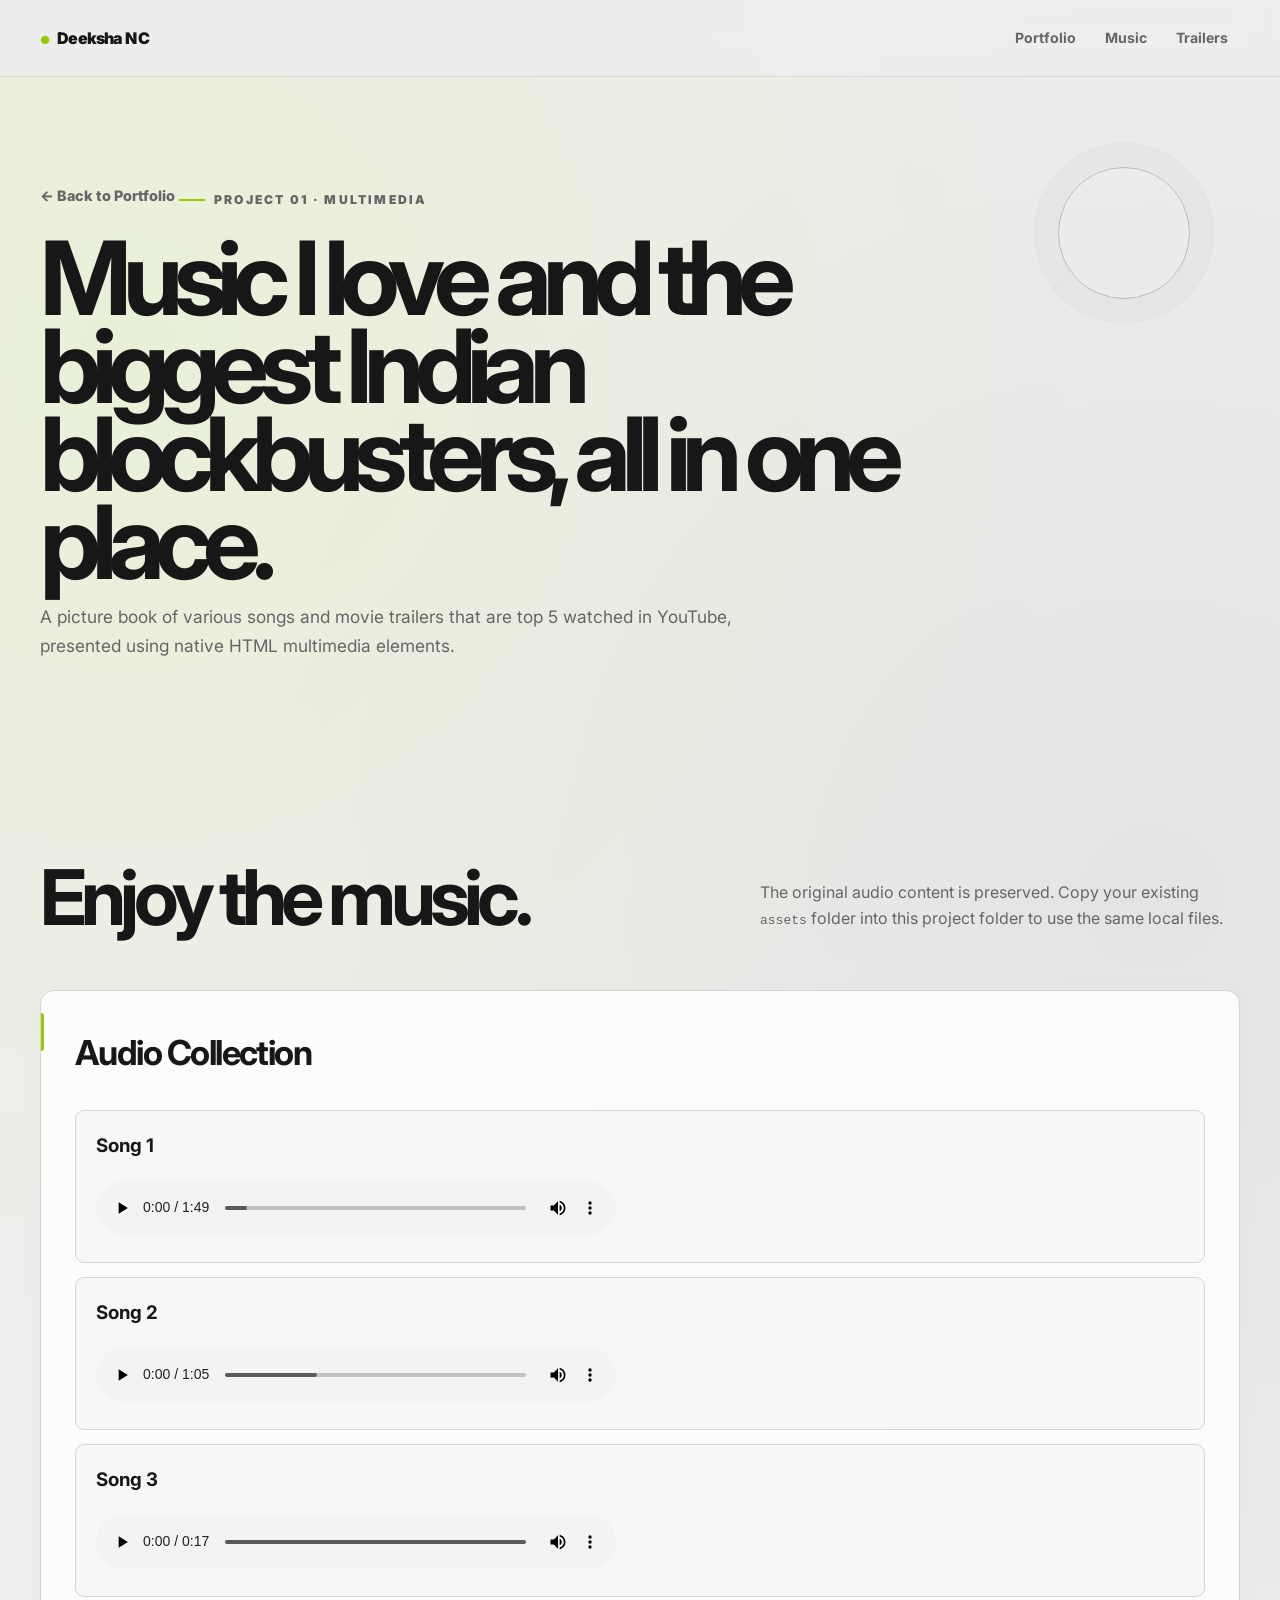
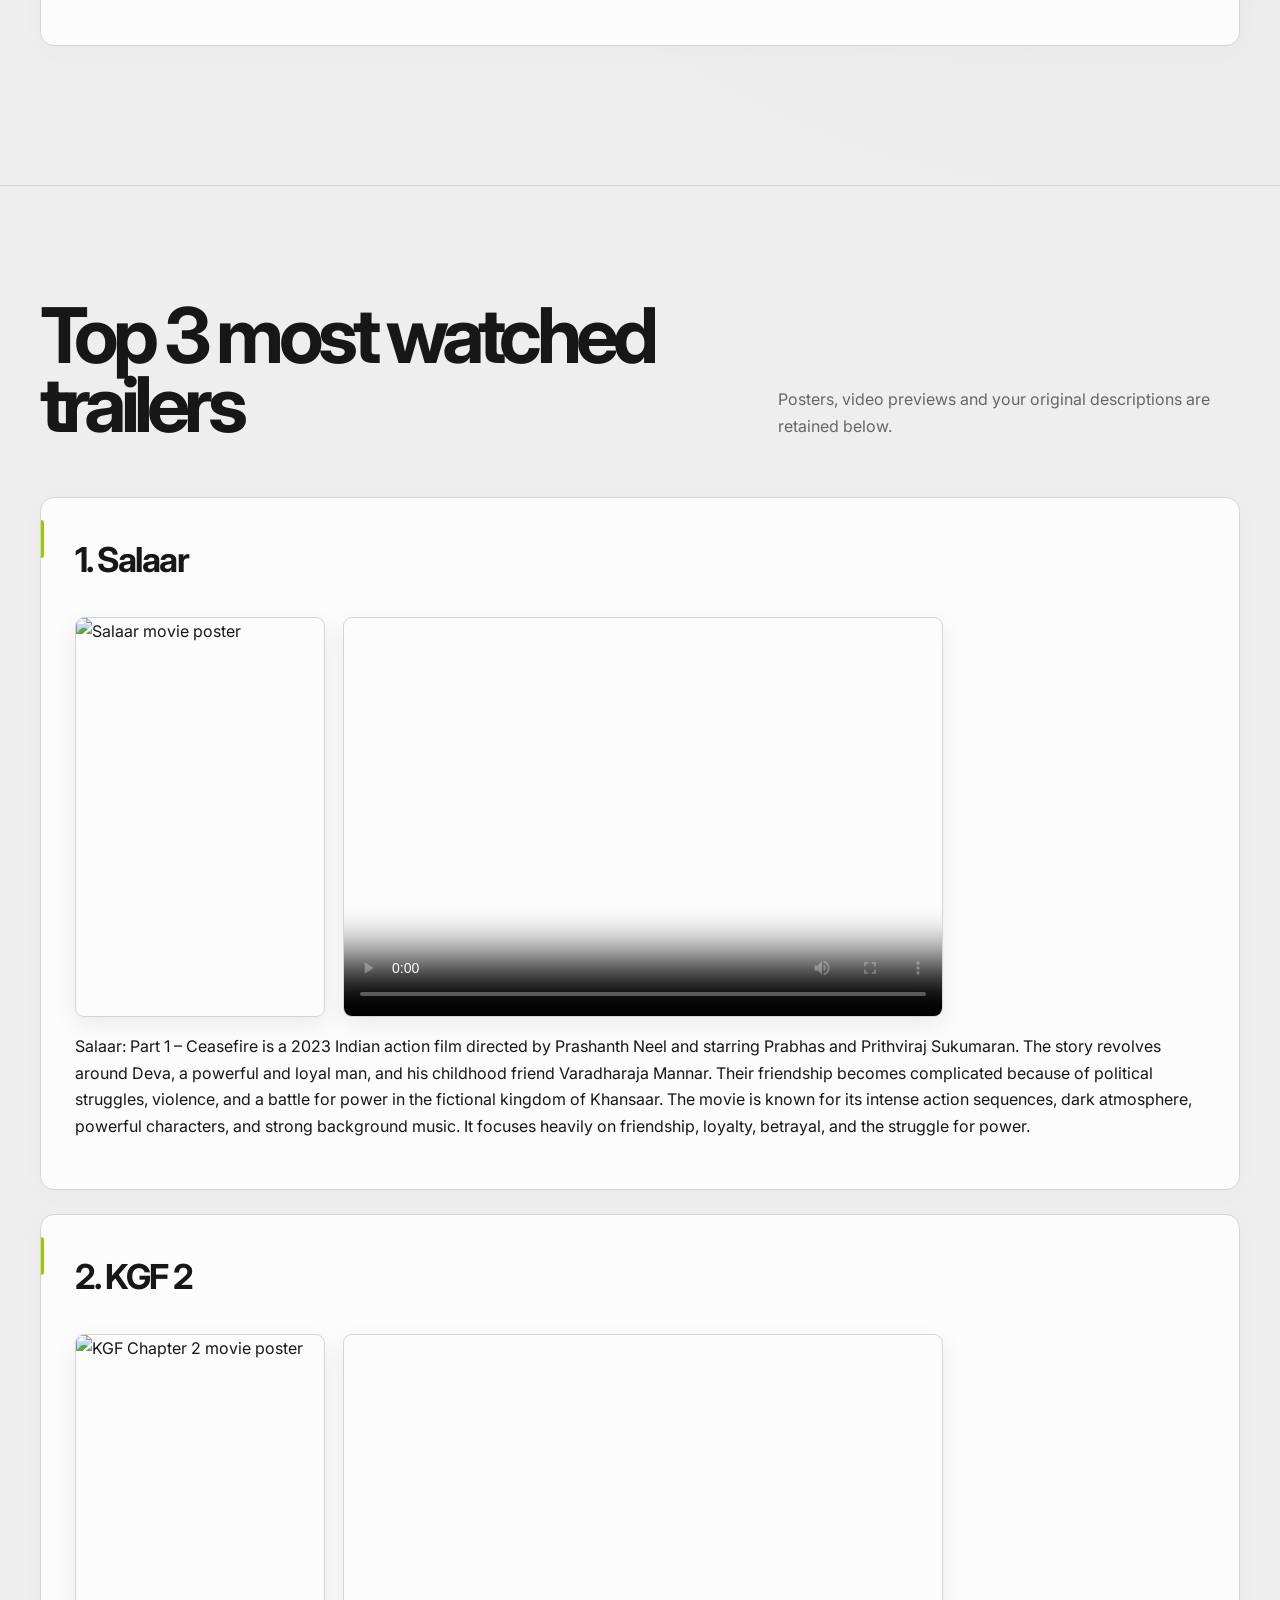
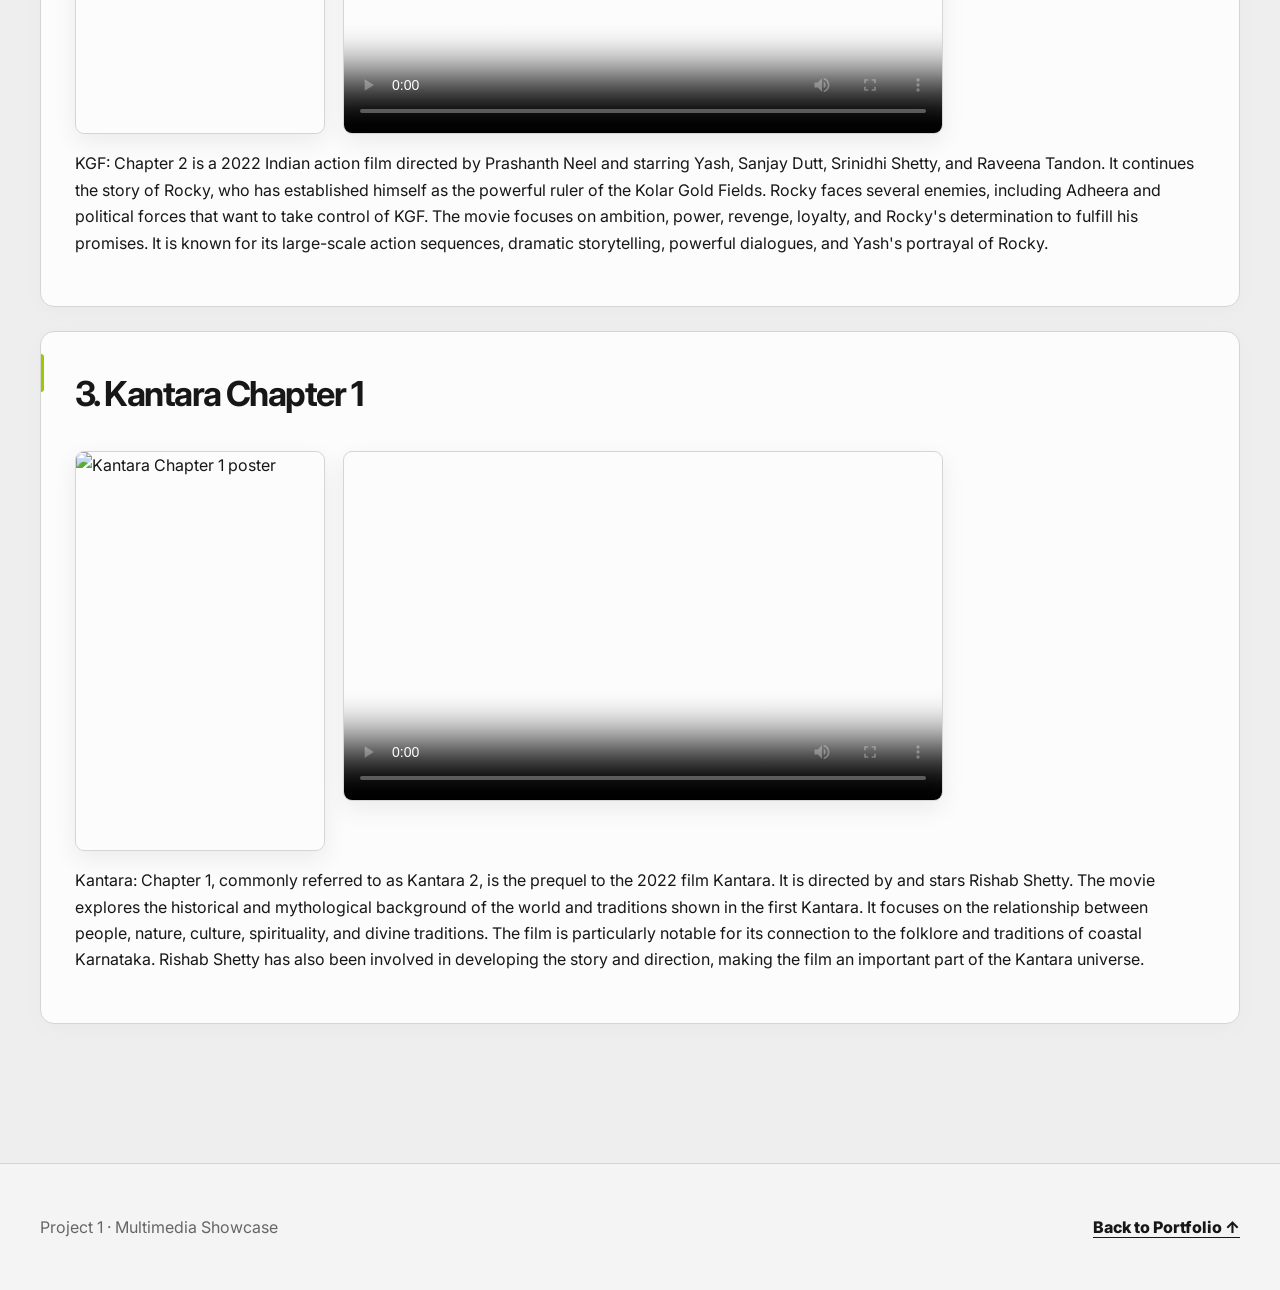
==== project1.html @ bd4fe340 "first commit" ====
<!doctype html>
<html lang="en">
<head>
  <meta charset="UTF-8">
  <meta name="viewport" content="width=device-width, initial-scale=1.0">
  <title>Project 1 | Multimedia Showcase</title>
  <link rel="stylesheet" href="css/style.css">
</head>
<body>
<header class="site-header">
  <nav class="navbar">
    <a class="brand" href="index.html">Deeksha N C</a>
    <ul class="nav-links">
      <li><a href="index.html">Portfolio</a></li>
      <li><a href="#music">Music</a></li>
      <li><a href="#trailers">Trailers</a></li>
    </ul>
  </nav>
</header>

<main>
  <section class="page-hero">
    <div class="container">
      <a class="back-link" href="index.html">← Back to Portfolio</a>
      <p class="eyebrow">Project 01 · Multimedia</p>
      <h1>Music I love and the biggest Indian blockbusters, all in one place.</h1>
      <p>A picture book of various songs and movie trailers that are top 5 watched in YouTube, presented using native HTML multimedia elements.</p>
    </div>
  </section>

  <section class="section" id="music">
    <div class="container">
      <div class="section-heading">
        <h2>Enjoy the music.</h2>
        <p>The original audio content is preserved. Copy your existing <code>assets</code> folder into this project folder to use the same local files.</p>
      </div>

      <div class="content-card">
        <h2>Audio Collection</h2>
        <div class="audio-item">
          <h3>Song 1</h3>
          <audio src="./assets/soundreality-birds-forest-nature-445379.mp3" controls></audio>
        </div>
        <div class="audio-item">
          <h3>Song 2</h3>
          <audio src="./assets/u_7hpxkdroz2-storm-461601.mp3" controls></audio>
        </div>
        <div class="audio-item">
          <h3>Song 3</h3>
          <audio src="./assets/u_39xav15uou-lightning-237994.mp3" controls></audio>
        </div>
      </div>
    </div>
  </section>

  <section class="section" id="trailers">
    <div class="container">
      <div class="section-heading">
        <h2>Top 3 most watched trailers</h2>
        <p>Posters, video previews and your original descriptions are retained below.</p>
      </div>

      <article class="content-card">
        <h2>1. Salaar</h2>
        <div class="media-row">
          <img src="./assets/salaar-part-one-movie-poster.avif" alt="Salaar movie poster" width="250" height="400">
          <video src="./assets/Mountains.mp4" controls poster="./assets/SalaarLandscape.webp" width="600" height="400"></video>
        </div>
        <p>Salaar: Part 1 – Ceasefire is a 2023 Indian action film directed by Prashanth Neel and starring Prabhas and Prithviraj Sukumaran. The story revolves around Deva, a powerful and loyal man, and his childhood friend Varadharaja Mannar. Their friendship becomes complicated because of political struggles, violence, and a battle for power in the fictional kingdom of Khansaar. The movie is known for its intense action sequences, dark atmosphere, powerful characters, and strong background music. It focuses heavily on friendship, loyalty, betrayal, and the struggle for power.</p>
      </article>

      <article class="content-card">
        <h2>2. KGF 2</h2>
        <div class="media-row">
          <img src="./assets/xl_kgf-chapter-2-movie-poster_c89d5120.jpg" alt="KGF Chapter 2 movie poster" width="250" height="400">
          <video src="./assets/GreenMountains.mp4" controls poster="./assets/kgf-4k-rocky-in-black-landscape.jpg" width="600" height="400"></video>
        </div>
        <p>KGF: Chapter 2 is a 2022 Indian action film directed by Prashanth Neel and starring Yash, Sanjay Dutt, Srinidhi Shetty, and Raveena Tandon. It continues the story of Rocky, who has established himself as the powerful ruler of the Kolar Gold Fields. Rocky faces several enemies, including Adheera and political forces that want to take control of KGF. The movie focuses on ambition, power, revenge, loyalty, and Rocky's determination to fulfill his promises. It is known for its large-scale action sequences, dramatic storytelling, powerful dialogues, and Yash's portrayal of Rocky.</p>
      </article>

      <article class="content-card">
        <h2>3. Kantara Chapter 1</h2>
        <div class="media-row">
          <img src="https://assets.gadgets360cdn.com/pricee/assets/product/202312/Kantara-a-legend-chapter-1-Poster_1701778435.jpg" alt="Kantara Chapter 1 poster" width="250" height="400">
          <video src="https://cdn.pixabay.com/video/2026/08/19/371424_large.mp4" controls poster="https://www.chennaitop10.com/wp-content/uploads/2025/09/kantara-cover-1-e61e2d50-9ab9-11f0-afe2-313ca6af9437-1.jpg" width="600" height="350"></video>
        </div>
        <p>Kantara: Chapter 1, commonly referred to as Kantara 2, is the prequel to the 2022 film Kantara. It is directed by and stars Rishab Shetty. The movie explores the historical and mythological background of the world and traditions shown in the first Kantara. It focuses on the relationship between people, nature, culture, spirituality, and divine traditions. The film is particularly notable for its connection to the folklore and traditions of coastal Karnataka. Rishab Shetty has also been involved in developing the story and direction, making the film an important part of the Kantara universe.</p>
      </article>
    </div>
  </section>
</main>

<footer class="site-footer">
  <div class="container footer-inner">
    <span>Project 1 · Multimedia Showcase</span>
    <a href="index.html">Back to Portfolio ↑</a>
  </div>
</footer>
</body>
</html>
---- css/style.css ----
@import url("https://fonts.googleapis.com/css2?family=Inter:wght@400;500;600;700;800;900&display=swap");

/* =========================================================
   ROOT
========================================================= */

:root {
  --bg: #eeeeee;
  --white: #ffffff;
  --ink: #171717;
  --gray: #666666;
  --muted: #888888;
  --line: #d5d5d5;

  --black: #050505;

  --lime: #c9ff3d;
  --lime-dark: #9bc900;

  --soft: #f7f7f7;

  --radius: 14px;

  --shadow: 0 18px 50px rgba(0, 0, 0, 0.09);

  --max: 1200px;
}

/* =========================================================
   RESET
========================================================= */

* {
  box-sizing: border-box;
}

html {
  scroll-behavior: smooth;
  scroll-padding-top: 90px;
}

body {
  margin: 0;

  color: var(--ink);

  background:
    radial-gradient(
      circle at 10% 8%,
      rgba(201, 255, 61, 0.13),
      transparent 23%
    ),
    radial-gradient(circle at 90% 20%, rgba(0, 0, 0, 0.045), transparent 25%),
    var(--bg);

  font-family: Inter, "Segoe UI", Arial, sans-serif;

  line-height: 1.65;
}

a {
  color: var(--ink);
  text-underline-offset: 4px;
}

img,
video,
iframe {
  max-width: 100%;
}

button,
input,
select,
textarea {
  font-family: inherit;
}

/* =========================================================
   HEADER
========================================================= */

.site-header {
  position: sticky;
  top: 0;
  z-index: 100;

  border-bottom: 1px solid rgba(0, 0, 0, 0.08);

  background: rgba(238, 238, 238, 0.84);

  backdrop-filter: blur(18px);
}

.navbar {
  width: min(var(--max), calc(100% - 48px));

  min-height: 76px;

  margin: auto;

  display: flex;
  align-items: center;
  justify-content: space-between;

  gap: 28px;
}

.brand {
  font-weight: 900;
  letter-spacing: -0.05em;
  text-decoration: none;
}

.brand::before {
  content: "●";

  color: var(--lime-dark);

  margin-right: 8px;

  font-size: 0.7rem;
}

.nav-links {
  display: flex;
  flex-wrap: wrap;

  gap: 5px;

  margin: 0;
  padding: 0;

  list-style: none;
}

.nav-links a {
  display: block;

  padding: 8px 12px;

  border-radius: 999px;

  color: var(--gray);

  font-size: 0.88rem;
  font-weight: 700;

  text-decoration: none;

  transition: 0.2s;
}

.nav-links a:hover {
  background: var(--white);
  color: var(--black);

  transform: translateY(-1px);
}

/* =========================================================
   COMMON LAYOUT
========================================================= */

.container {
  width: min(var(--max), calc(100% - 48px));

  margin: auto;
}

.section {
  padding: 115px 0;
}

.section + .section {
  border-top: 1px solid var(--line);
}

.eyebrow {
  display: inline-flex;
  align-items: center;

  gap: 9px;

  margin: 0 0 22px;

  color: var(--gray);

  font-size: 0.76rem;
  font-weight: 900;

  letter-spacing: 0.18em;

  text-transform: uppercase;
}

.eyebrow::before {
  content: "";

  width: 26px;
  height: 2px;

  background: var(--lime-dark);
}

.section-heading {
  display: flex;
  align-items: end;
  justify-content: space-between;

  gap: 45px;

  margin-bottom: 58px;
}

.section-heading h2 {
  margin: 0;

  font-size: clamp(2.7rem, 6vw, 4.8rem);

  line-height: 0.9;

  letter-spacing: -0.075em;
}

.section-heading p {
  max-width: 480px;

  margin: 0;

  color: var(--gray);
}

/* =========================================================
   HERO
========================================================= */

.hero {
  position: relative;

  min-height: 700px;

  display: grid;
  align-items: center;

  overflow: hidden;

  padding: 105px 0 100px;

  background: #080808;

  color: #ffffff;

  border-bottom: 1px solid #080808;
}

.hero .eyebrow {
  color: #c8c8c8;
}

.hero p {
  color: #bdbdbd;
}

.hero .btn.secondary {
  color: #ffffff;

  border-color: #666666;
}

.hero .btn.secondary:hover {
  color: #080808;

  background: #ffffff;

  border-color: #ffffff;
}

.hero::before {
  content: "";

  position: absolute;

  width: 560px;
  height: 560px;

  right: -210px;
  top: 30px;

  border: 1px solid rgba(255, 255, 255, 0.16);

  border-radius: 50%;

  box-shadow:
    0 0 0 65px rgba(201, 255, 61, 0.035),
    0 0 0 130px rgba(255, 255, 255, 0.02);
}

.hero-grid {
  position: relative;
  z-index: 1;

  display: grid;

  grid-template-columns: 1.25fr 0.75fr;

  gap: 75px;

  align-items: end;
}

.hero h1 {
  max-width: 900px;

  margin: 0;

  font-size: clamp(4rem, 9vw, 7.6rem);

  line-height: 0.83;

  letter-spacing: -0.095em;
}

.hero h1::after {
  content: ".";

  color: var(--lime);
}

.hero p {
  max-width: 670px;

  color: var(--gray);

  font-size: 1.08rem;
}

/* =========================================================
   HERO SIDE CARD
   FIXED TEXT VISIBILITY
========================================================= */

.hero-side {
  position: relative;

  padding: 32px;

  background: rgba(255, 255, 255, 0.94);

  border: 1px solid rgba(0, 0, 0, 0.1);

  border-radius: var(--radius);

  box-shadow: var(--shadow);

  transform: rotate(1.5deg);

  /*
    IMPORTANT:
    The hero has color:white.
    This explicitly resets the card text.
  */
  color: #171717;
}

.hero-side::before {
  content: "AVAILABLE FOR OPPORTUNITIES";

  position: absolute;

  right: 18px;
  top: -13px;

  padding: 5px 10px;

  background: var(--lime);

  color: #171717;

  border-radius: 999px;

  font-size: 0.62rem;
  font-weight: 900;

  letter-spacing: 0.08em;
}

.hero-side strong {
  display: block;

  margin-bottom: 9px;

  color: #171717;

  font-size: 1.15rem;
}

.hero-side p {
  max-width: none;

  margin: 0;

  color: #666666;

  font-size: 1.08rem;
}

/* =========================================================
   BUTTONS
========================================================= */

.btn-row {
  display: flex;
  flex-wrap: wrap;

  gap: 12px;

  margin-top: 30px;
}

.btn {
  display: inline-flex;

  align-items: center;
  justify-content: center;

  min-height: 48px;

  padding: 12px 19px;

  background: var(--black);

  color: #ffffff;

  border: 1px solid var(--black);

  border-radius: 999px;

  text-decoration: none;

  font-size: 0.9rem;
  font-weight: 850;

  transition: 0.2s;
}

.btn:hover {
  color: #ffffff;

  transform: translateY(-3px);

  box-shadow: 0 12px 25px rgba(0, 0, 0, 0.16);
}

.btn.secondary {
  background: transparent;

  color: var(--ink);

  border-color: #bbbbbb;
}

.btn.secondary:hover {
  background: var(--white);

  color: var(--ink);

  border-color: var(--ink);
}

/* =========================================================
   TAGS
========================================================= */

.tag {
  display: inline-block;

  margin: 4px 3px 0 0;

  padding: 5px 10px;

  border: 1px solid #cccccc;

  border-radius: 999px;

  background: #ffffff;

  font-size: 0.78rem;
  font-weight: 750;
}

/* =========================================================
   PROJECT GRID
========================================================= */

.project-grid {
  display: grid;

  grid-template-columns: repeat(3, 1fr);

  gap: 20px;
}

.project-card {
  position: relative;

  min-height: 370px;

  padding: 25px;

  display: flex;
  flex-direction: column;
  justify-content: space-between;

  overflow: hidden;

  color: var(--ink);

  text-decoration: none;

  background: var(--white);

  border: 1px solid #d4d4d4;

  border-radius: var(--radius);

  box-shadow: 0 5px 0 rgba(0, 0, 0, 0.025);

  transition: 0.28s;
}

.project-card::before {
  content: "";

  position: absolute;

  width: 150px;
  height: 150px;

  right: -75px;
  top: -75px;

  border-radius: 50%;

  background: var(--lime);

  opacity: 0.75;

  transition: 0.35s;
}

.project-card:hover {
  color: var(--ink);

  transform: translateY(-9px);

  border-color: #aaaaaa;

  box-shadow: 0 25px 70px rgba(0, 0, 0, 0.15);
}

.project-card:hover::before {
  transform: scale(1.7);
}

.project-card:nth-child(2) {
  transform: translateY(24px);
}

.project-card:nth-child(2):hover {
  transform: translateY(15px);
}

.card-number {
  position: relative;
  z-index: 2;

  font-size: 0.74rem;
  font-weight: 900;

  letter-spacing: 0.16em;

  color: var(--muted);
}

.card-preview {
  position: relative;
  z-index: 1;

  height: 115px;

  margin: 18px 0 25px;

  display: flex;
  align-items: center;
  justify-content: center;

  border-radius: 9px;

  background: linear-gradient(135deg, #050505, #292929);

  color: #ffffff;

  font-size: 1.25rem;
  font-weight: 900;

  letter-spacing: -0.04em;
}

.project-card:nth-child(2) .card-preview {
  background: linear-gradient(135deg, #242424, #555555);
}

.project-card:nth-child(3) .card-preview {
  background: linear-gradient(135deg, #111111, #3b3b3b);
}

.project-card:nth-child(4) .card-preview {
  background: linear-gradient(135deg, #333333, #111111);
}

.project-card:nth-child(5) .card-preview {
  background: linear-gradient(135deg, #555555, #202020);
}

.project-card:nth-child(3) {
  min-height: 410px;
}

.project-card:nth-child(4),
.project-card:nth-child(5) {
  min-height: 330px;
}

.project-card:nth-child(4) {
  margin-top: 24px;
}

.project-card:nth-child(5) {
  margin-top: 24px;
}

.project-card h3 {
  position: relative;

  margin: 0 0 8px;

  font-size: 1.55rem;

  line-height: 1.1;

  letter-spacing: -0.05em;
}

.project-card p {
  position: relative;

  margin: 0;

  color: var(--gray);

  font-size: 0.92rem;
}

.card-arrow {
  position: relative;

  align-self: flex-end;

  margin-top: 20px;

  font-size: 1.7rem;

  transition: 0.25s;
}

.project-card:hover .card-arrow {
  transform: translate(7px, -4px);
}

/* =========================================================
   ABOUT / CONTACT GRID
========================================================= */

.about-grid,
.contact-grid {
  display: grid;

  grid-template-columns: 1fr 1fr;

  gap: 22px;
}

/* =========================================================
   PANELS
========================================================= */

.panel,
.content-card {
  position: relative;

  padding: 34px;

  background: rgba(255, 255, 255, 0.84);

  border: 1px solid var(--line);

  border-radius: var(--radius);

  box-shadow: 0 5px 25px rgba(0, 0, 0, 0.025);
}

.panel::before,
.content-card::before {
  content: "";

  position: absolute;

  left: 0;
  top: 22px;

  width: 3px;
  height: 38px;

  border-radius: 0 5px 5px 0;

  background: var(--lime-dark);
}

.panel h3,
.content-card h2 {
  letter-spacing: -0.045em;
}

.panel h3 {
  margin-top: 0;

  font-size: 1.35rem;
}

.content-card {
  margin-bottom: 24px;
}

.content-card h2 {
  margin-top: 0;

  font-size: 2.15rem;
}

/* =========================================================
   SKILLS
========================================================= */

.skill-list,
.tag-list {
  display: flex;
  flex-wrap: wrap;

  gap: 9px;

  padding: 0;

  list-style: none;
}

.skill-list li {
  padding: 8px 12px;

  background: var(--black);

  color: #ffffff;

  border-radius: 999px;

  font-size: 0.82rem;
  font-weight: 700;

  transition: 0.2s;
}

.skill-list li:hover {
  background: var(--lime-dark);

  color: var(--black);

  transform: translateY(-2px);
}

.clean-list {
  padding-left: 20px;
}

/* =========================================================
   TECH GLOSSARY
========================================================= */
.content-card:has(.glossary) {
  margin-top: 50px;
}

.glossary {
  /*
    Top margin intentionally kept here.
  */
  margin-top: 34px;

  padding-top: 8px;

  border-top: 1px solid var(--line);
}

.glossary dt {
  margin-top: 24px;

  font-weight: 900;
}

.glossary dt:first-child {
  margin-top: 0;
}

.glossary dd {
  margin-left: 0;

  color: var(--gray);
}

/* =========================================================
   INNER PAGE HERO
========================================================= */

.page-hero {
  position: relative;

  padding: 105px 0 70px;

  overflow: hidden;
}

.page-hero::after {
  content: "";

  position: absolute;

  right: 7%;
  top: 90px;

  width: 130px;
  height: 130px;

  border: 1px solid #bbbbbb;

  border-radius: 50%;

  box-shadow: 0 0 0 25px rgba(0, 0, 0, 0.025);
}

.page-hero h1 {
  position: relative;
  z-index: 1;

  max-width: 920px;

  margin: 0;

  font-size: clamp(3.5rem, 8vw, 6.7rem);

  line-height: 0.86;

  letter-spacing: -0.09em;
}

.page-hero p:not(.eyebrow) {
  max-width: 720px;

  color: var(--gray);

  font-size: 1.08rem;
}

.back-link {
  position: relative;
  z-index: 2;

  display: inline-flex;

  margin-bottom: 26px;

  color: var(--gray);

  text-decoration: none;

  font-size: 0.9rem;
  font-weight: 800;
}

.back-link:hover {
  color: var(--black);
}

/* =========================================================
   MEDIA
========================================================= */

.media-row {
  display: flex;
  flex-wrap: wrap;

  gap: 18px;

  align-items: flex-start;
}

.media-row img,
.media-row video {
  border-radius: 9px;

  border: 1px solid var(--line);

  object-fit: cover;

  box-shadow: 0 8px 25px rgba(0, 0, 0, 0.07);
}

.audio-item {
  margin: 14px 0;

  padding: 20px;

  background: var(--soft);

  border: 1px solid var(--line);

  border-radius: 9px;
}

.audio-item h3 {
  margin-top: 0;
}

audio {
  width: min(100%, 520px);
}

/* =========================================================
   TABLES
========================================================= */

table {
  width: 100%;

  border-collapse: separate;
  border-spacing: 0;

  overflow: hidden;

  background: var(--white);

  border: 1px solid var(--line);

  border-radius: 9px;
}

caption {
  padding: 20px;

  font-size: 1.1rem;
  font-weight: 900;
}

th,
td {
  padding: 14px 12px;

  border-right: 1px solid #d5d5d5;
  border-bottom: 1px solid #d5d5d5;

  text-align: center;
}

th:last-child,
td:last-child {
  border-right: 0;
}

tbody tr:last-child td {
  border-bottom: 0;
}

thead th {
  background: var(--black);

  color: #ffffff;
}

tbody tr:nth-child(even) {
  background: #f7f7f7;
}

tbody tr:hover {
  background: #eff7d9;
}

tfoot td {
  border-bottom: 0;

  background: #e8e8e8;

  font-weight: 700;

  text-align: left;
}

/* =========================================================
   FORMS
========================================================= */

form {
  max-width: 780px;
}

fieldset {
  padding: 28px;

  border: 1px solid var(--line);

  border-radius: 9px;
}

legend {
  padding: 0 12px;

  font-weight: 900;

  font-size: 1.1rem;
}

input,
button,
select,
textarea {
  font: inherit;
}

input:not([type="radio"]):not([type="checkbox"]):not([type="range"]):not(
    [type="file"]
  ),
select,
textarea {
  width: 100%;

  padding: 12px 14px;

  border: 1px solid #bbbbbb;

  border-radius: 9px;

  background: #ffffff;

  color: var(--ink);

  transition: 0.2s;
}

input:focus,
select:focus,
textarea:focus {
  outline: none;

  border-color: var(--black);

  box-shadow: 0 0 0 4px rgba(201, 255, 61, 0.35);
}

input[type="range"] {
  accent-color: var(--black);
}

.form-button {
  padding: 12px 22px;

  border: 0;

  border-radius: 999px;

  background: var(--black);

  color: #ffffff;

  font-weight: 850;

  cursor: pointer;

  transition: 0.2s;
}

.form-button:hover {
  background: var(--lime-dark);

  color: var(--black);

  transform: translateY(-2px);
}

/* =========================================================
   PLATFORM / EMBEDS
========================================================= */

.platform-grid {
  display: grid;

  grid-template-columns: repeat(2, 1fr);

  gap: 22px;
}

.embed-card {
  padding: 20px;

  background: var(--white);

  border: 1px solid var(--line);

  border-radius: var(--radius);

  box-shadow: 0 8px 30px rgba(0, 0, 0, 0.05);
}

.embed-card h3 {
  margin-top: 0;
}

.embed-frame {
  width: 100%;

  min-height: 360px;

  border: 0;

  border-radius: 9px;

  background: #eeeeee;
}

/* =========================================================
   CODE
========================================================= */

pre {
  padding: 22px;

  overflow-x: auto;

  background: var(--black);

  color: #ffffff;

  border-radius: 9px;
}

/* =========================================================
   FOOTER
========================================================= */

.site-footer {
  padding: 50px 0;

  border-top: 1px solid var(--line);

  color: var(--gray);

  background: rgba(255, 255, 255, 0.35);
}

.footer-inner {
  display: flex;

  justify-content: space-between;
  align-items: center;

  gap: 20px;

  flex-wrap: wrap;
}

.footer-inner a {
  font-weight: 800;
}

.social-links {
  display: flex;

  gap: 12px;

  align-items: center;
}

.social-links a {
  width: 50px;
  height: 50px;

  display: grid;
  place-items: center;

  background: var(--white);

  border: 1px solid var(--line);

  border-radius: 50%;

  transition: 0.2s;
}

.social-links a:hover {
  transform: translateY(-4px);

  border-color: var(--black);

  box-shadow: var(--shadow);
}

.social-links img {
  width: 30px;
  height: 30px;

  object-fit: contain;
}

.small-note {
  color: var(--muted);

  font-size: 0.9rem;
}

hr {
  border: 0;

  border-top: 1px solid var(--line);
}

/* =========================================================
   TABLET
========================================================= */

@media (max-width: 950px) {
  .hero-grid,
  .about-grid,
  .contact-grid,
  .platform-grid {
    grid-template-columns: 1fr;
  }

  .project-grid {
    grid-template-columns: repeat(2, 1fr);
  }

  .project-card:nth-child(2) {
    transform: none;
  }

  .project-card:nth-child(2):hover {
    transform: translateY(-9px);
  }

  .project-card:nth-child(4),
  .project-card:nth-child(5) {
    margin-top: 0;
  }

  .hero-side {
    max-width: 600px;
  }
}

/* =========================================================
   MOBILE
========================================================= */

@media (max-width: 650px) {
  .container,
  .navbar {
    width: min(var(--max), calc(100% - 30px));
  }

  .navbar {
    min-height: auto;

    padding: 15px 0;

    align-items: flex-start;

    flex-direction: column;
  }

  .nav-links {
    gap: 4px;
  }

  .nav-links a {
    padding: 7px 9px;
  }

  .hero {
    min-height: auto;

    padding: 75px 0;
  }

  .hero h1 {
    font-size: clamp(3.5rem, 18vw, 5.5rem);
  }

  .hero::before {
    width: 300px;
    height: 300px;

    right: -160px;
  }

  .hero-side {
    width: 100%;

    padding: 25px;

    transform: rotate(0);
  }

  .hero-side::before {
    right: 12px;

    font-size: 0.55rem;
  }

  .section {
    padding: 75px 0;
  }

  .section-heading {
    display: block;
  }

  .section-heading p {
    margin-top: 18px;
  }

  .project-grid {
    grid-template-columns: 1fr;
  }

  .project-card:nth-child(2) {
    transform: none;
  }

  .project-card:nth-child(2):hover {
    transform: translateY(-9px);
  }

  .project-card:nth-child(3),
  .project-card:nth-child(4),
  .project-card:nth-child(5) {
    min-height: 370px;

    margin-top: 0;
  }

  .page-hero {
    padding: 75px 0 50px;
  }

  .page-hero h1 {
    font-size: clamp(3.2rem, 17vw, 5rem);
  }

  .panel,
  .content-card {
    padding: 24px;
  }

  .media-row img,
  .media-row video {
    width: 100%;

    height: auto;
  }

  th,
  td {
    padding: 9px 6px;

    font-size: 0.78rem;
  }

  fieldset {
    padding: 18px;
  }

  .footer-inner {
    align-items: flex-start;

    flex-direction: column;
  }
}
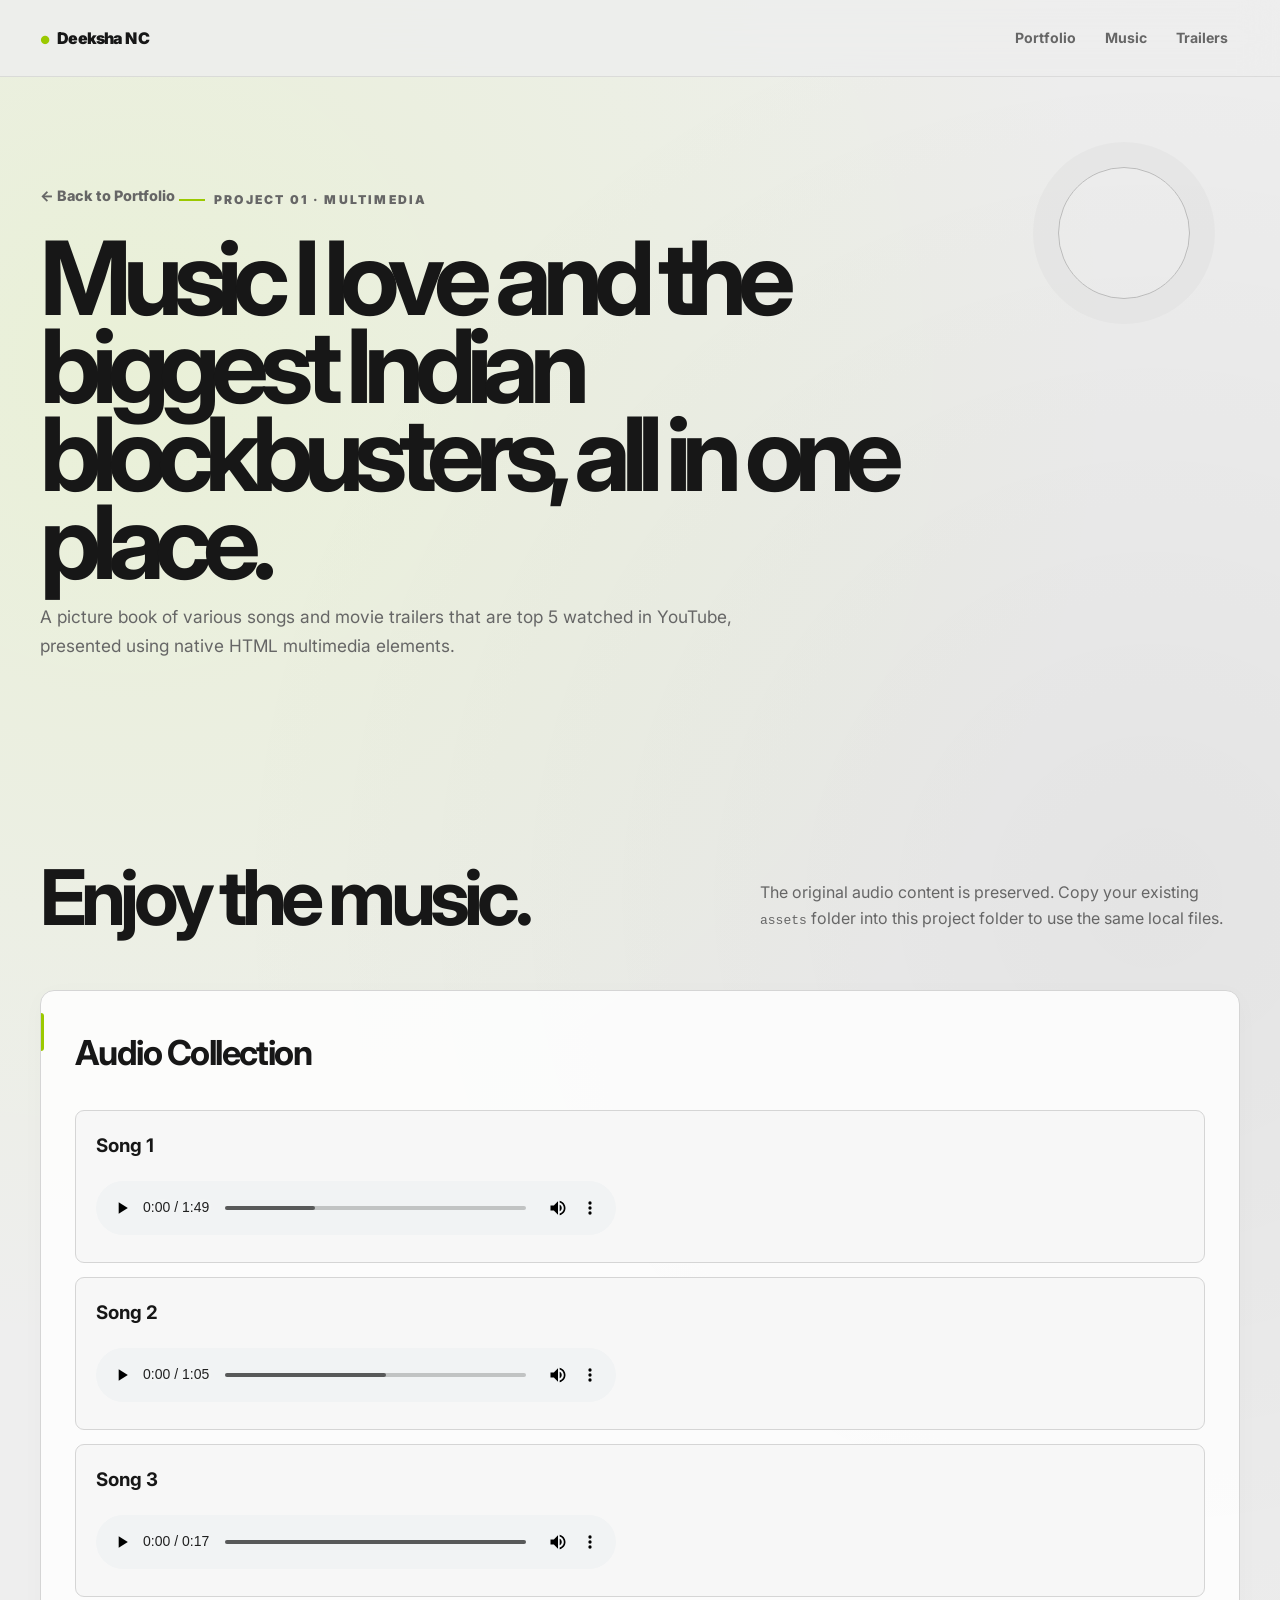
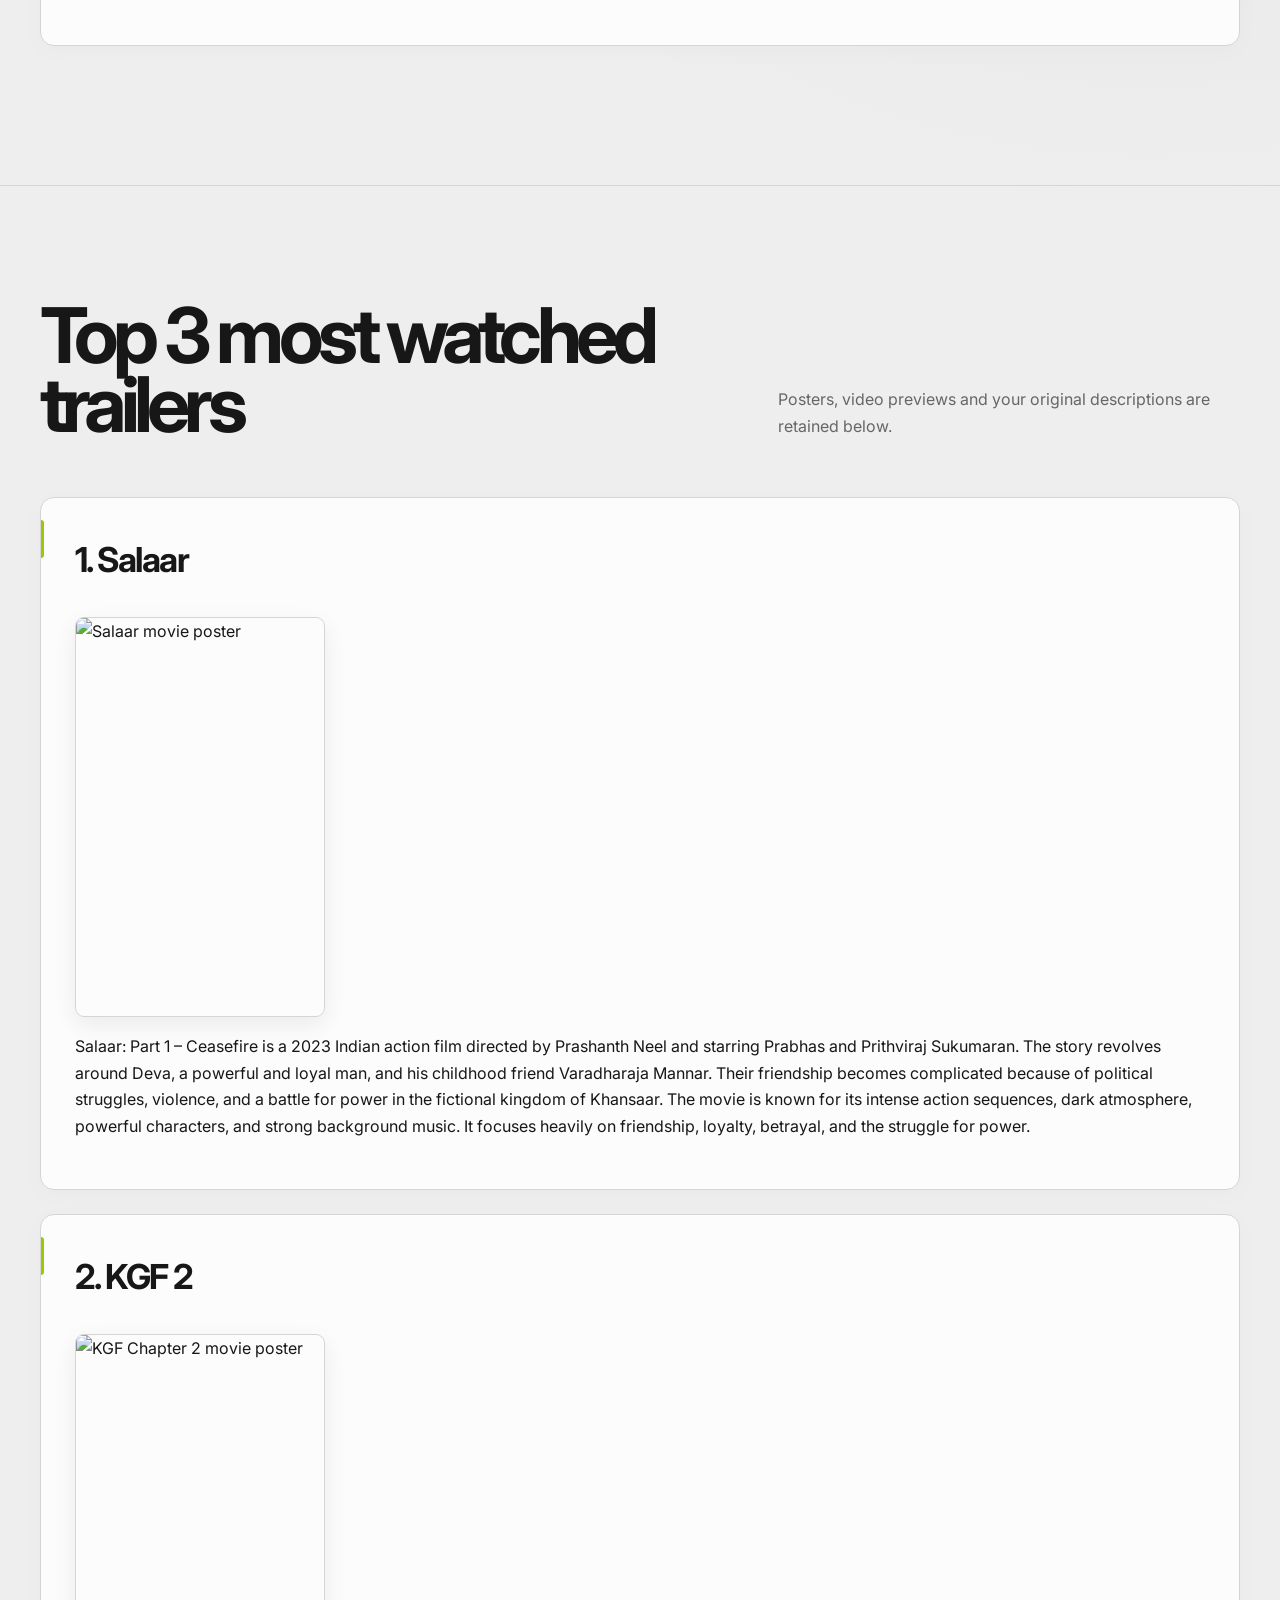
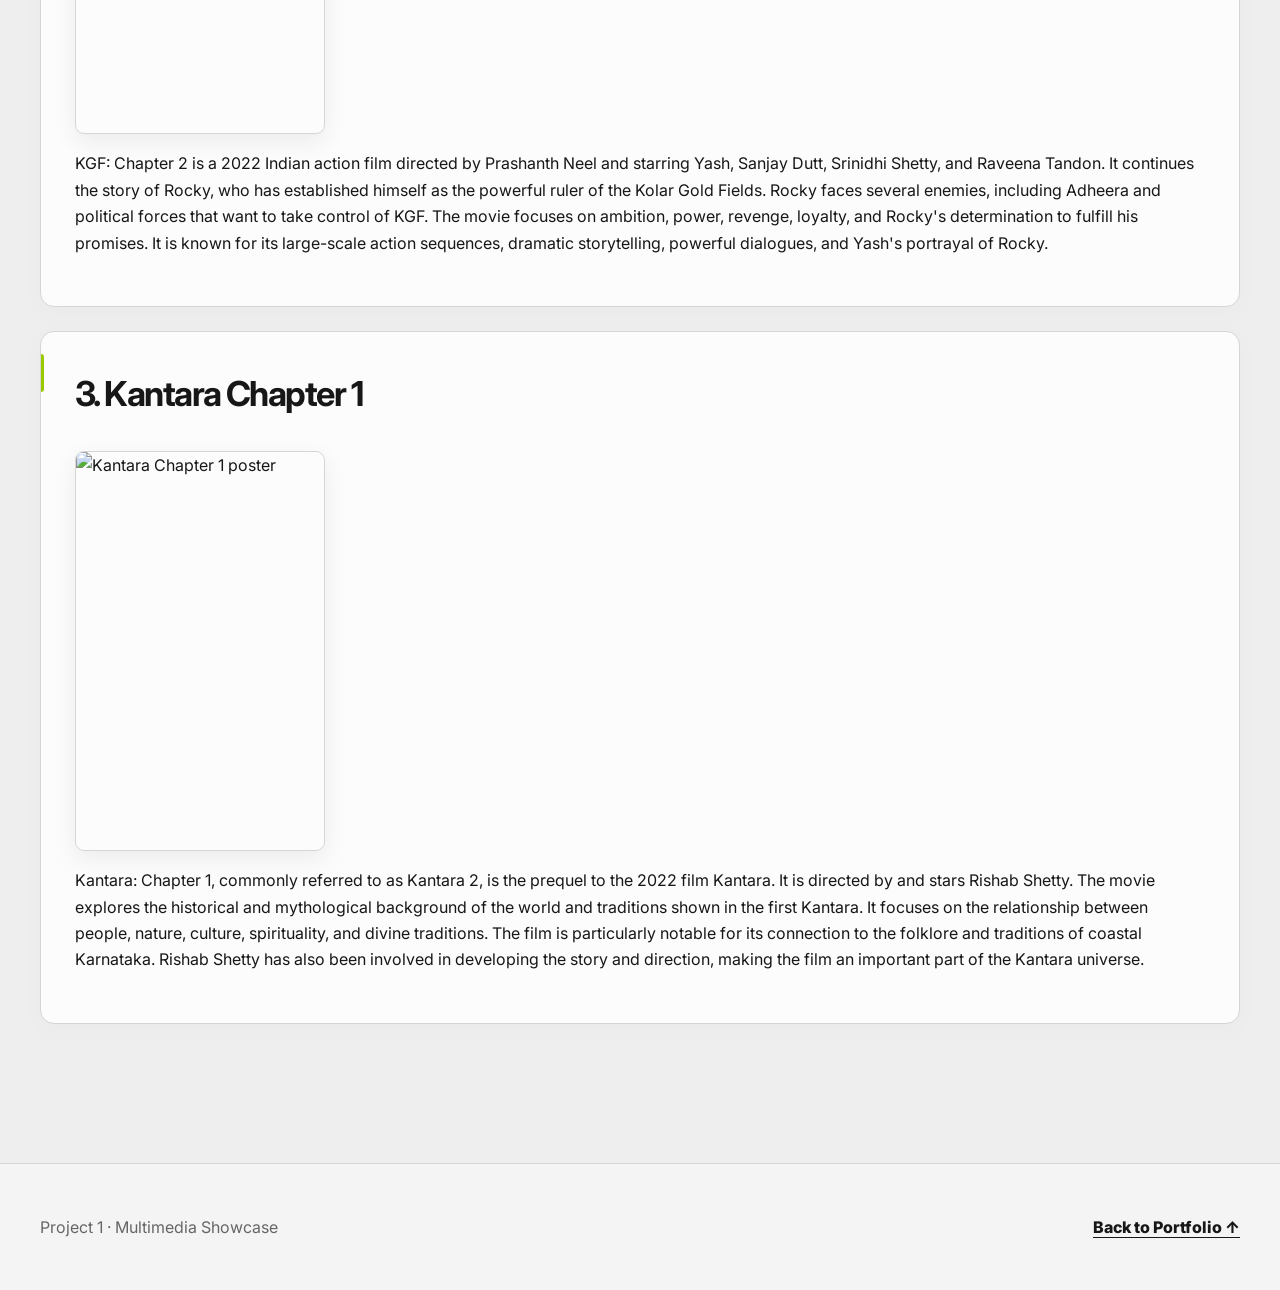
==== commit 4d5f8153: "Update Portfolio Projects" ====
--- a/project1.html
+++ b/project1.html
@@ -1,100 +1,219 @@
 <!doctype html>
 <html lang="en">
-<head>
-  <meta charset="UTF-8">
-  <meta name="viewport" content="width=device-width, initial-scale=1.0">
-  <title>Project 1 | Multimedia Showcase</title>
-  <link rel="stylesheet" href="css/style.css">
-</head>
-<body>
-<header class="site-header">
-  <nav class="navbar">
-    <a class="brand" href="index.html">Deeksha N C</a>
-    <ul class="nav-links">
-      <li><a href="index.html">Portfolio</a></li>
-      <li><a href="#music">Music</a></li>
-      <li><a href="#trailers">Trailers</a></li>
-    </ul>
-  </nav>
-</header>
-
-<main>
-  <section class="page-hero">
-    <div class="container">
-      <a class="back-link" href="index.html">← Back to Portfolio</a>
-      <p class="eyebrow">Project 01 · Multimedia</p>
-      <h1>Music I love and the biggest Indian blockbusters, all in one place.</h1>
-      <p>A picture book of various songs and movie trailers that are top 5 watched in YouTube, presented using native HTML multimedia elements.</p>
-    </div>
-  </section>
-
-  <section class="section" id="music">
-    <div class="container">
-      <div class="section-heading">
-        <h2>Enjoy the music.</h2>
-        <p>The original audio content is preserved. Copy your existing <code>assets</code> folder into this project folder to use the same local files.</p>
+  <head>
+    <meta charset="UTF-8" />
+    <meta name="viewport" content="width=device-width, initial-scale=1.0" />
+    <title>Project 1 | Multimedia Showcase</title>
+    <link rel="stylesheet" href="css/style.css" />
+  </head>
+  <body>
+    <header class="site-header">
+      <nav class="navbar">
+        <a class="brand" href="index.html">Deeksha N C</a>
+        <ul class="nav-links">
+          <li><a href="index.html">Portfolio</a></li>
+          <li><a href="#music">Music</a></li>
+          <li><a href="#trailers">Trailers</a></li>
+        </ul>
+      </nav>
+    </header>
+
+    <main>
+      <section class="page-hero">
+        <div class="container">
+          <a class="back-link" href="index.html">← Back to Portfolio</a>
+          <p class="eyebrow">Project 01 · Multimedia</p>
+          <h1>
+            Music I love and the biggest Indian blockbusters, all in one place.
+          </h1>
+          <p>
+            A picture book of various songs and movie trailers that are top 5
+            watched in YouTube, presented using native HTML multimedia elements.
+          </p>
+        </div>
+      </section>
+
+      <section class="section" id="music">
+        <div class="container">
+          <div class="section-heading">
+            <h2>Enjoy the music.</h2>
+            <p>
+              The original audio content is preserved. Copy your existing
+              <code>assets</code> folder into this project folder to use the
+              same local files.
+            </p>
+          </div>
+
+          <div class="content-card">
+            <h2>Audio Collection</h2>
+            <div class="audio-item">
+              <h3>Song 1</h3>
+              <audio
+                src="./assets/soundreality-birds-forest-nature-445379.mp3"
+                controls
+              ></audio>
+            </div>
+            <div class="audio-item">
+              <h3>Song 2</h3>
+              <audio
+                src="./assets/u_7hpxkdroz2-storm-461601.mp3"
+                controls
+              ></audio>
+            </div>
+            <div class="audio-item">
+              <h3>Song 3</h3>
+              <audio
+                src="./assets/u_39xav15uou-lightning-237994.mp3"
+                controls
+              ></audio>
+            </div>
+          </div>
+        </div>
+      </section>
+
+      <section class="section" id="trailers">
+        <div class="container">
+          <div class="section-heading">
+            <h2>Top 3 most watched trailers</h2>
+            <p>
+              Posters, video previews and your original descriptions are
+              retained below.
+            </p>
+          </div>
+
+          <article class="content-card">
+            <h2>1. Salaar</h2>
+            <div class="media-row">
+              <img
+                src="https://filmfare.wwmindia.com/content/2023/sep/salaar11695982515.jpg"
+                alt="Salaar movie poster"
+                width="250"
+                height="400"
+              />
+              <iframe
+                width="560"
+                height="395"
+                src="https://www.youtube.com/embed/4GPvYMKtrtI?si=S2bb734aBFSCJYMf"
+                title="YouTube video player"
+                frameborder="0"
+                allow="
+                  accelerometer;
+                  autoplay;
+                  clipboard-write;
+                  encrypted-media;
+                  gyroscope;
+                  picture-in-picture;
+                  web-share;
+                "
+                referrerpolicy="strict-origin-when-cross-origin"
+                allowfullscreen
+              ></iframe>
+            </div>
+            <p>
+              Salaar: Part 1 – Ceasefire is a 2023 Indian action film directed
+              by Prashanth Neel and starring Prabhas and Prithviraj Sukumaran.
+              The story revolves around Deva, a powerful and loyal man, and his
+              childhood friend Varadharaja Mannar. Their friendship becomes
+              complicated because of political struggles, violence, and a battle
+              for power in the fictional kingdom of Khansaar. The movie is known
+              for its intense action sequences, dark atmosphere, powerful
+              characters, and strong background music. It focuses heavily on
+              friendship, loyalty, betrayal, and the struggle for power.
+            </p>
+          </article>
+
+          <article class="content-card">
+            <h2>2. KGF 2</h2>
+            <div class="media-row">
+              <img
+                src="https://www.impawards.com/intl/india/2022/posters/kgf_chapter_two_ver6.jpg"
+                alt="KGF Chapter 2 movie poster"
+                width="250"
+                height="400"
+              />
+              <iframe
+                width="560"
+                height="395"
+                src="https://www.youtube.com/embed/jQsE85cI384?si=ACm_oCYg4SCUlkKW"
+                title="YouTube video player"
+                frameborder="0"
+                allow="
+                  accelerometer;
+                  autoplay;
+                  clipboard-write;
+                  encrypted-media;
+                  gyroscope;
+                  picture-in-picture;
+                  web-share;
+                "
+                referrerpolicy="strict-origin-when-cross-origin"
+                allowfullscreen
+              ></iframe>
+            </div>
+            <p>
+              KGF: Chapter 2 is a 2022 Indian action film directed by Prashanth
+              Neel and starring Yash, Sanjay Dutt, Srinidhi Shetty, and Raveena
+              Tandon. It continues the story of Rocky, who has established
+              himself as the powerful ruler of the Kolar Gold Fields. Rocky
+              faces several enemies, including Adheera and political forces that
+              want to take control of KGF. The movie focuses on ambition, power,
+              revenge, loyalty, and Rocky's determination to fulfill his
+              promises. It is known for its large-scale action sequences,
+              dramatic storytelling, powerful dialogues, and Yash's portrayal of
+              Rocky.
+            </p>
+          </article>
+
+          <article class="content-card">
+            <h2>3. Kantara Chapter 1</h2>
+            <div class="media-row">
+              <img
+                src="https://assets.gadgets360cdn.com/pricee/assets/product/202312/Kantara-a-legend-chapter-1-Poster_1701778435.jpg"
+                alt="Kantara Chapter 1 poster"
+                width="250"
+                height="400"
+              />
+              <iframe
+                width="560"
+                height="395"
+                src="https://www.youtube.com/embed/TMQUFhWm8C0?si=uueRc0BtxaXvYeml"
+                title="YouTube video player"
+                frameborder="0"
+                allow="
+                  accelerometer;
+                  autoplay;
+                  clipboard-write;
+                  encrypted-media;
+                  gyroscope;
+                  picture-in-picture;
+                  web-share;
+                "
+                referrerpolicy="strict-origin-when-cross-origin"
+                allowfullscreen
+              ></iframe>
+            </div>
+            <p>
+              Kantara: Chapter 1, commonly referred to as Kantara 2, is the
+              prequel to the 2022 film Kantara. It is directed by and stars
+              Rishab Shetty. The movie explores the historical and mythological
+              background of the world and traditions shown in the first Kantara.
+              It focuses on the relationship between people, nature, culture,
+              spirituality, and divine traditions. The film is particularly
+              notable for its connection to the folklore and traditions of
+              coastal Karnataka. Rishab Shetty has also been involved in
+              developing the story and direction, making the film an important
+              part of the Kantara universe.
+            </p>
+          </article>
+        </div>
+      </section>
+    </main>
+
+    <footer class="site-footer">
+      <div class="container footer-inner">
+        <span>Project 1 · Multimedia Showcase</span>
+        <a href="index.html">Back to Portfolio ↑</a>
       </div>
-
-      <div class="content-card">
-        <h2>Audio Collection</h2>
-        <div class="audio-item">
-          <h3>Song 1</h3>
-          <audio src="./assets/soundreality-birds-forest-nature-445379.mp3" controls></audio>
-        </div>
-        <div class="audio-item">
-          <h3>Song 2</h3>
-          <audio src="./assets/u_7hpxkdroz2-storm-461601.mp3" controls></audio>
-        </div>
-        <div class="audio-item">
-          <h3>Song 3</h3>
-          <audio src="./assets/u_39xav15uou-lightning-237994.mp3" controls></audio>
-        </div>
-      </div>
-    </div>
-  </section>
-
-  <section class="section" id="trailers">
-    <div class="container">
-      <div class="section-heading">
-        <h2>Top 3 most watched trailers</h2>
-        <p>Posters, video previews and your original descriptions are retained below.</p>
-      </div>
-
-      <article class="content-card">
-        <h2>1. Salaar</h2>
-        <div class="media-row">
-          <img src="./assets/salaar-part-one-movie-poster.avif" alt="Salaar movie poster" width="250" height="400">
-          <video src="./assets/Mountains.mp4" controls poster="./assets/SalaarLandscape.webp" width="600" height="400"></video>
-        </div>
-        <p>Salaar: Part 1 – Ceasefire is a 2023 Indian action film directed by Prashanth Neel and starring Prabhas and Prithviraj Sukumaran. The story revolves around Deva, a powerful and loyal man, and his childhood friend Varadharaja Mannar. Their friendship becomes complicated because of political struggles, violence, and a battle for power in the fictional kingdom of Khansaar. The movie is known for its intense action sequences, dark atmosphere, powerful characters, and strong background music. It focuses heavily on friendship, loyalty, betrayal, and the struggle for power.</p>
-      </article>
-
-      <article class="content-card">
-        <h2>2. KGF 2</h2>
-        <div class="media-row">
-          <img src="./assets/xl_kgf-chapter-2-movie-poster_c89d5120.jpg" alt="KGF Chapter 2 movie poster" width="250" height="400">
-          <video src="./assets/GreenMountains.mp4" controls poster="./assets/kgf-4k-rocky-in-black-landscape.jpg" width="600" height="400"></video>
-        </div>
-        <p>KGF: Chapter 2 is a 2022 Indian action film directed by Prashanth Neel and starring Yash, Sanjay Dutt, Srinidhi Shetty, and Raveena Tandon. It continues the story of Rocky, who has established himself as the powerful ruler of the Kolar Gold Fields. Rocky faces several enemies, including Adheera and political forces that want to take control of KGF. The movie focuses on ambition, power, revenge, loyalty, and Rocky's determination to fulfill his promises. It is known for its large-scale action sequences, dramatic storytelling, powerful dialogues, and Yash's portrayal of Rocky.</p>
-      </article>
-
-      <article class="content-card">
-        <h2>3. Kantara Chapter 1</h2>
-        <div class="media-row">
-          <img src="https://assets.gadgets360cdn.com/pricee/assets/product/202312/Kantara-a-legend-chapter-1-Poster_1701778435.jpg" alt="Kantara Chapter 1 poster" width="250" height="400">
-          <video src="https://cdn.pixabay.com/video/2026/08/19/371424_large.mp4" controls poster="https://www.chennaitop10.com/wp-content/uploads/2025/09/kantara-cover-1-e61e2d50-9ab9-11f0-afe2-313ca6af9437-1.jpg" width="600" height="350"></video>
-        </div>
-        <p>Kantara: Chapter 1, commonly referred to as Kantara 2, is the prequel to the 2022 film Kantara. It is directed by and stars Rishab Shetty. The movie explores the historical and mythological background of the world and traditions shown in the first Kantara. It focuses on the relationship between people, nature, culture, spirituality, and divine traditions. The film is particularly notable for its connection to the folklore and traditions of coastal Karnataka. Rishab Shetty has also been involved in developing the story and direction, making the film an important part of the Kantara universe.</p>
-      </article>
-    </div>
-  </section>
-</main>
-
-<footer class="site-footer">
-  <div class="container footer-inner">
-    <span>Project 1 · Multimedia Showcase</span>
-    <a href="index.html">Back to Portfolio ↑</a>
-  </div>
-</footer>
-</body>
+    </footer>
+  </body>
 </html>
